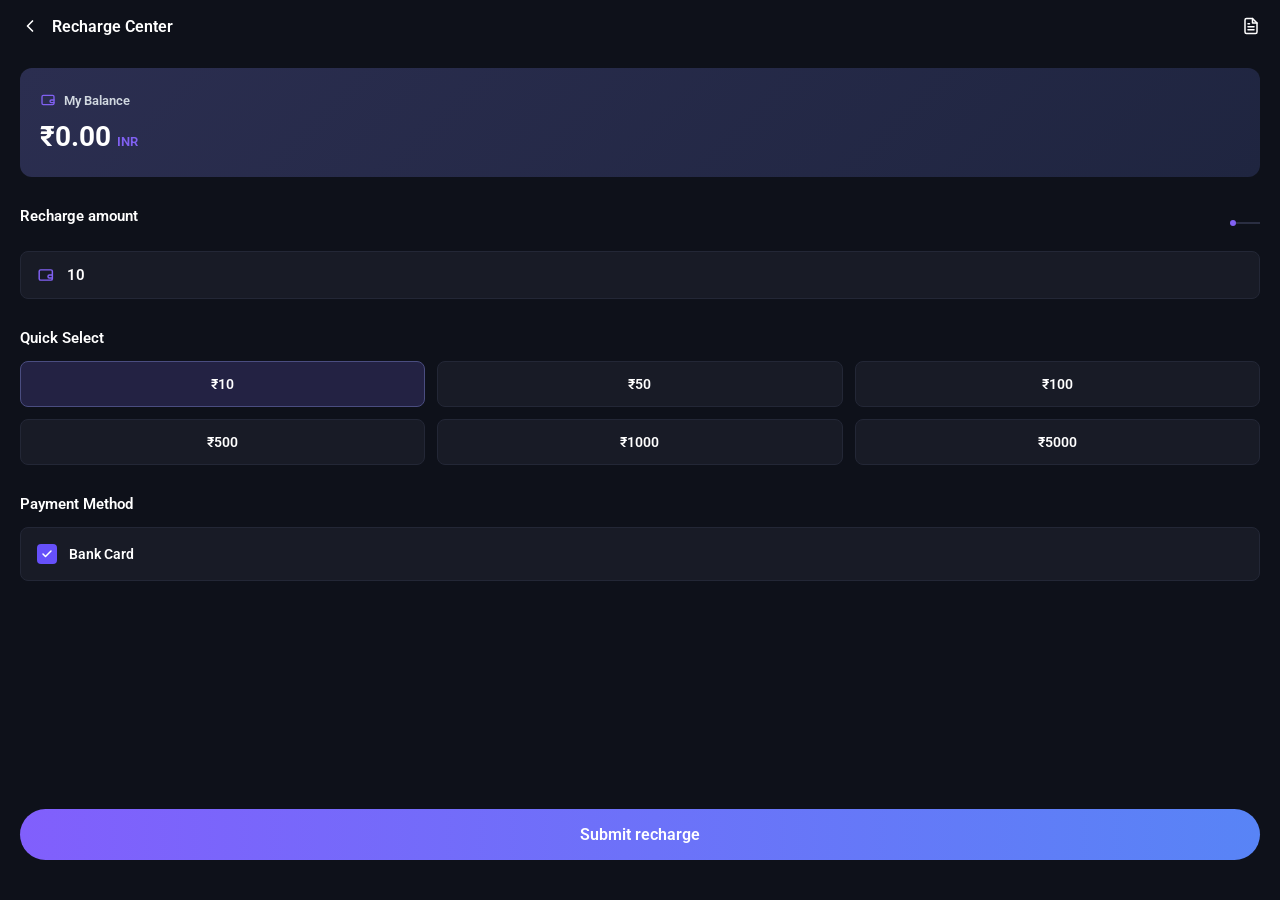
==== recharge.html @ b30b9927 "Add files via upload" ====
<!doctype html>
<html lang="en">
  <head>
    <script src="assets/js/recharge.js" defer></script>
    <meta charset="UTF-8" />
    <meta name="viewport" content="width=device-width, initial-scale=1.0" />
    <title>Recharge Center</title>
    <link rel="preconnect" href="https://fonts.googleapis.com" />
    <link rel="preconnect" href="https://fonts.gstatic.com" crossorigin />
    <link
      href="https://fonts.googleapis.com/css2?family=Roboto:ital,wght@0,100..900;1,100..900&display=swap"
      rel="stylesheet"
    />
    <link rel="stylesheet" href="assets/css/recharge.css" />
  </head>
  <body>
    <!-- HEADER -->
    <header class="top-header">
      <div class="left">
        <a href="home-page.html" class="back-btn">
          <svg
            viewBox="0 0 24 24"
            fill="none"
            stroke="currentColor"
            stroke-width="2"
            stroke-linecap="round"
            stroke-linejoin="round"
          >
            <polyline points="15 18 9 12 15 6"></polyline>
          </svg>
        </a>
        <span class="title">Recharge Center</span>
      </div>
      <div class="right">
        <a href="#" class="log-btn">
          <svg
            viewBox="0 0 24 24"
            fill="none"
            stroke="currentColor"
            stroke-width="2"
            stroke-linecap="round"
            stroke-linejoin="round"
          >
            <path
              d="M14 2H6a2 2 0 0 0-2 2v16a2 2 0 0 0 2 2h12a2 2 0 0 0 2-2V8z"
            ></path>
            <polyline points="14 2 14 8 20 8"></polyline>
            <line x1="16" y1="13" x2="8" y2="13"></line>
            <line x1="16" y1="17" x2="8" y2="17"></line>
            <line x1="10" y1="9" x2="8" y2="9"></line>
          </svg>
        </a>
      </div>
    </header>

    <main>
      <!-- BALANCE CARD -->
      <section class="balance-card">
        <div class="card-title">
          <svg
            viewBox="0 0 24 24"
            fill="none"
            stroke="currentColor"
            stroke-width="2"
            stroke-linecap="round"
            stroke-linejoin="round"
            class="wallet-icon"
          >
            <path
              d="M21 12V7a2 2 0 0 0-2-2H5a2 2 0 0 0-2 2v10a2 2 0 0 0 2 2h14a2 2 0 0 0 2-2v-5"
            ></path>
            <path d="M21 12H17a2 2 0 0 0 0 4h4"></path>
          </svg>
          My Balance
        </div>
        <div class="card-amount">₹0.00 <span class="currency">INR</span></div>
      </section>

      <!-- RECHARGE AMOUNT -->
      <section class="recharge-section">
        <div class="section-header">
          <h2>Recharge amount</h2>
          <div class="line-indicator">
            <span class="dot"></span>
            <span class="line"></span>
          </div>
        </div>
        <div class="input-wrapper">
          <svg
            viewBox="0 0 24 24"
            fill="none"
            stroke="currentColor"
            stroke-width="2"
            stroke-linecap="round"
            stroke-linejoin="round"
            class="input-icon"
          >
            <path
              d="M21 12V7a2 2 0 0 0-2-2H5a2 2 0 0 0-2 2v10a2 2 0 0 0 2 2h14a2 2 0 0 0 2-2v-5"
            ></path>
            <path d="M21 12H17a2 2 0 0 0 0 4h4"></path>
          </svg>
          <input type="text" value="10" />
        </div>
      </section>

      <!-- QUICK SELECT -->
      <section class="quick-select-section">
        <h2>Quick Select</h2>
        <div class="quick-grid">
          <div class="quick-btn active">₹10</div>
          <div class="quick-btn">₹50</div>
          <div class="quick-btn">₹100</div>
          <div class="quick-btn">₹500</div>
          <div class="quick-btn">₹1000</div>
          <div class="quick-btn">₹5000</div>
        </div>
      </section>

      <!-- PAYMENT METHOD -->
      <section class="payment-method-section">
        <h2>Payment Method</h2>
        <div class="payment-option">
          <div class="checkbox active">
            <svg
              viewBox="0 0 24 24"
              fill="none"
              stroke="white"
              stroke-width="3"
              stroke-linecap="round"
              stroke-linejoin="round"
            >
              <polyline points="20 6 9 17 4 12"></polyline>
            </svg>
          </div>
          <span class="method-name">Bank Card</span>
        </div>
      </section>
    </main>

    <!-- BOTTOM BUTTON -->
    <div class="submit-wrapper">
      <button class="submit-btn">Submit recharge</button>
    </div>
  </body>
</html>
---- assets/css/recharge.css ----
* {
  font-family: "Roboto", sans-serif;
  box-sizing: border-box;
  margin: 0;
  padding: 0;
}

:root {
  --bg-darkest: #0e111a;
  --bg-dark: #141722;
  --bg-card: #181b26;
  --border: #232736;
  --text-main: #ffffff;
  --text-sub: #a0a6b5;
  --purple-light: #8161f3;
  --purple-brand: #6650fa;
}

body {
  background: var(--bg-darkest);
  color: var(--text-main);
  min-height: 100vh;
  display: flex;
  flex-direction: column;
}

/* HEADER */
.top-header {
  display: flex;
  justify-content: space-between;
  align-items: center;
  padding: 16px 20px;
  background: var(--bg-darkest);
}

.top-header .left {
  display: flex;
  align-items: center;
  gap: 12px;
}

.back-btn {
  color: var(--text-main);
  display: flex;
  align-items: center;
  justify-content: center;
  text-decoration: none;
}

.back-btn svg {
  width: 20px;
  height: 20px;
}

.top-header .title {
  font-size: 16px;
  font-weight: 600;
}

.log-btn {
  color: var(--text-main);
  display: flex;
  align-items: center;
  justify-content: center;
}

.log-btn svg {
  width: 18px;
  height: 18px;
}

main {
  padding: 16px 20px;
  flex: 1;
}

/* BALANCE CARD */
.balance-card {
  background: linear-gradient(135deg, #2b2e50, #1f2540);
  border-radius: 12px;
  padding: 24px 20px;
  margin-bottom: 30px;
}

.card-title {
  display: flex;
  align-items: center;
  gap: 8px;
  color: #d1d8e0;
  font-size: 13px;
  font-weight: 600;
  margin-bottom: 12px;
}

.card-title .wallet-icon {
  width: 16px;
  height: 16px;
  color: var(--purple-light);
}

.card-amount {
  font-size: 28px;
  font-weight: 700;
  color: #ffffff;
  display: flex;
  align-items: baseline;
  gap: 6px;
}

.card-amount .currency {
  font-size: 13px;
  color: var(--purple-light);
  font-weight: 600;
}

/* SECTION COMMON */
.section-header {
  display: flex;
  justify-content: space-between;
  align-items: center;
  margin-bottom: 12px;
}

.section-header h2,
.quick-select-section h2,
.payment-method-section h2 {
  font-size: 15px;
  font-weight: 600;
  color: #ffffff;
  margin-bottom: 14px;
}

/* LINE INDICATOR */
.line-indicator {
  display: flex;
  align-items: center;
}
.line-indicator .dot {
  width: 6px;
  height: 6px;
  border-radius: 50%;
  background: var(--purple-light);
}
.line-indicator .line {
  width: 24px;
  height: 2px;
  background: #2a2e42;
}

/* INPUT */
.input-wrapper {
  display: flex;
  align-items: center;
  background: var(--bg-card);
  border: 1px solid var(--border);
  border-radius: 8px;
  padding: 14px 16px;
  margin-bottom: 30px;
}

.input-icon {
  width: 18px;
  height: 18px;
  color: var(--purple-light);
  margin-right: 12px;
}

.input-wrapper input {
  background: transparent;
  border: none;
  color: #ffffff;
  font-size: 15px;
  font-weight: 600;
  outline: none;
  width: 100%;
}

/* QUICK SELECT */
.quick-select-section {
  margin-bottom: 30px;
}

.quick-grid {
  display: grid;
  grid-template-columns: repeat(3, 1fr);
  gap: 12px;
}

.quick-btn {
  background: var(--bg-card);
  border: 1px solid var(--border);
  border-radius: 8px;
  padding: 14px 0;
  text-align: center;
  font-size: 14px;
  font-weight: 600;
  color: #ffffff;
  cursor: pointer;
  transition: all 0.2s;
}

.quick-btn.active {
  background: #232243;
  border-color: #4a4d80;
  color: #ffffff;
}

/* PAYMENT METHOD */
.payment-method-section {
  margin-bottom: 30px;
}

.payment-option {
  display: flex;
  align-items: center;
  background: var(--bg-card);
  border: 1px solid var(--border);
  border-radius: 8px;
  padding: 16px;
  gap: 12px;
}

.checkbox {
  width: 20px;
  height: 20px;
  border-radius: 4px;
  background: var(--border);
  display: flex;
  align-items: center;
  justify-content: center;
}

.checkbox.active {
  background: var(--purple-brand);
}

.checkbox svg {
  width: 12px;
  height: 12px;
}

.method-name {
  font-size: 14px;
  font-weight: 600;
}

/* BOTTOM BUTTON */
.submit-wrapper {
  padding: 20px;
  margin-top: auto;
  padding-bottom: 40px;
}

.submit-btn {
  width: 100%;
  background: linear-gradient(90deg, #815ffc, #5884f6);
  color: white;
  border: none;
  border-radius: 30px;
  padding: 16px;
  font-size: 16px;
  font-weight: 600;
  cursor: pointer;
}

/* =========================
   RESPONSIVE FIX - ALL DEVICES
   ========================= */

body {
  overflow-x: hidden;
}

/* Tablets */
@media (max-width: 992px) {
  main {
    padding: 16px;
  }

  .balance-card {
    padding: 20px;
  }

  .card-amount {
    font-size: 24px;
  }
}

/* Large phones */
@media (max-width: 768px) {
  .top-header {
    padding: 14px 16px;
  }

  main {
    padding: 14px;
  }

  .balance-card {
    padding: 18px;
  }

  .card-amount {
    font-size: 22px;
  }

  .quick-grid {
    grid-template-columns: repeat(2, 1fr);
  }

  .input-wrapper {
    padding: 12px 14px;
  }
}

/* Small phones */
@media (max-width: 480px) {
  .top-header {
    padding: 12px;
  }

  .top-header .title {
    font-size: 14px;
  }

  main {
    padding: 12px;
  }

  .balance-card {
    padding: 16px;
  }

  .card-amount {
    font-size: 20px;
  }

  .section-header h2,
  .quick-select-section h2,
  .payment-method-section h2 {
    font-size: 14px;
  }

  .quick-grid {
    grid-template-columns: repeat(2, 1fr);
    gap: 8px;
  }

  .quick-btn {
    padding: 12px 0;
    font-size: 13px;
  }

  .submit-btn {
    font-size: 15px;
    padding: 14px;
  }
}

/* Extra small phones */
@media (max-width: 360px) {
  .card-amount {
    font-size: 18px;
  }

  .quick-grid {
    grid-template-columns: 1fr;
  }
}
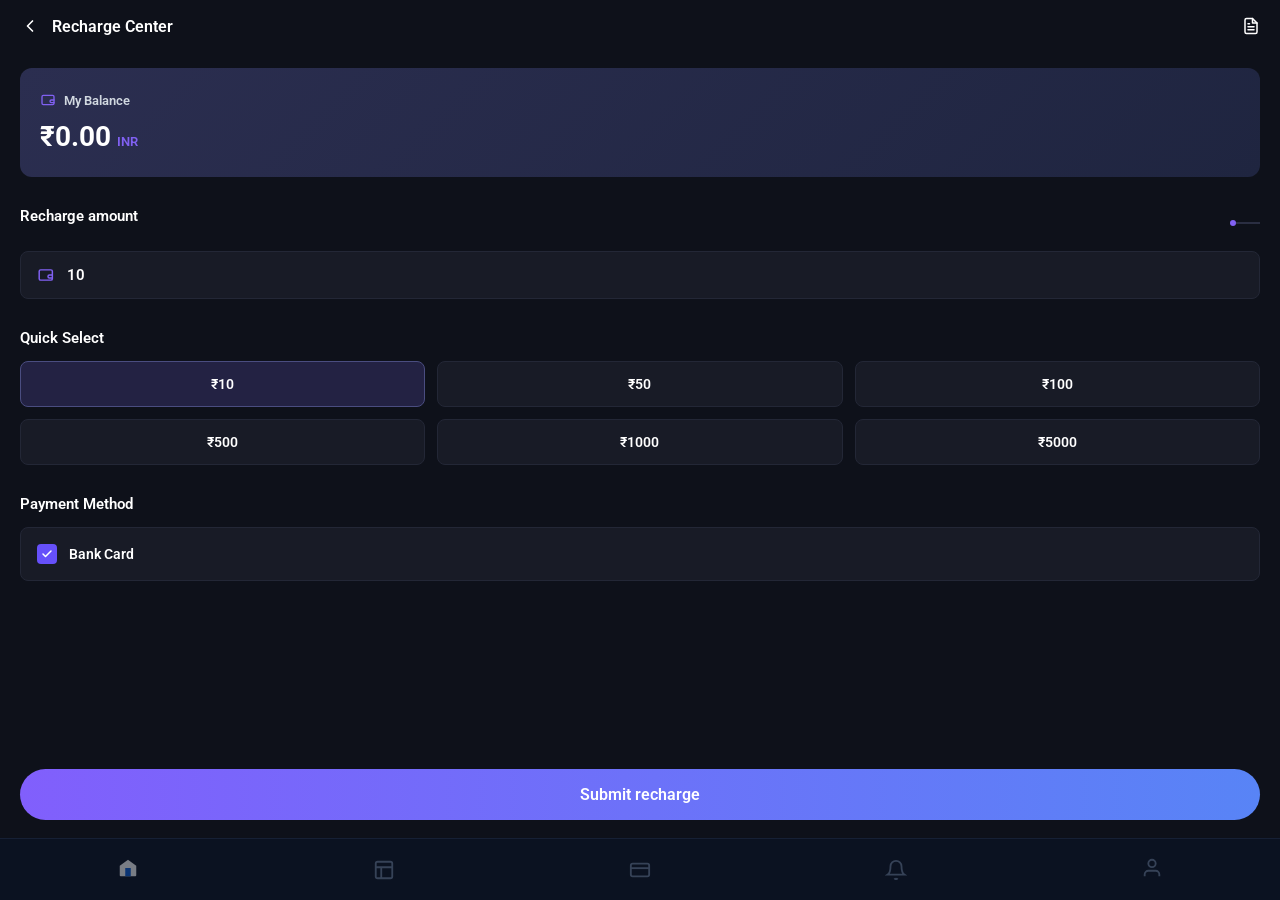
==== commit 08746a4c: "Add files via upload" ====
--- a/recharge.html
+++ b/recharge.html
@@ -17,7 +17,7 @@
     <!-- HEADER -->
     <header class="top-header">
       <div class="left">
-        <a href="home-page.html" class="back-btn">
+        <a href="index.html" class="back-btn">
           <svg
             viewBox="0 0 24 24"
             fill="none"
@@ -142,5 +142,76 @@
     <div class="submit-wrapper">
       <button class="submit-btn">Submit recharge</button>
     </div>
+    <!-- ═══════════════ BOTTOM NAV ═══════════════ -->
+    <nav class="bottom-nav">
+      <!-- Home -->
+      <div class="nav-item" id="nav-home">
+        <div class="nav-icon-wrap">
+          <a href="index.html">
+            <svg
+              viewBox="0 0 24 24"
+              fill="white"
+              xmlns="http://www.w3.org/2000/svg"
+            >
+              <path
+                d="M3 9.5L12 3l9 6.5V20a1 1 0 0 1-1 1H4a1 1 0 0 1-1-1V9.5z"
+              />
+              <path d="M9 21V12h6v9" fill="#0b5ed7" />
+            </svg>
+          </a>
+        </div>
+      </div>
+      <!-- Chart -->
+      <div class="nav-item" id="nav-chart">
+        <div class="nav-icon-wrap">
+          <svg
+            viewBox="0 0 24 24"
+            fill="none"
+            stroke="#6a7d9a"
+            stroke-width="2"
+          >
+            <rect x="3" y="3" width="18" height="18" rx="2" />
+            <path d="M3 9h18M9 21V9" />
+          </svg>
+        </div>
+      </div>
+      <!-- Spot -->
+      <div class="nav-item" id="nav-spot">
+        <div class="nav-icon-wrap">
+          <a href="spot.html" style="color: inherit; display: flex; align-items: center; text-decoration: none;">
+            <svg viewBox="0 0 24 24" fill="none" stroke="#6a7d9a" stroke-width="2">
+              <rect x="2" y="5" width="20" height="14" rx="2" ry="2" />
+              <line x1="2" y1="10" x2="22" y2="10" />
+            </svg>
+          </a>
+        </div>
+      </div>
+      <!-- Notification -->
+      <div class="nav-item" id="nav-notification">
+        <div class="nav-icon-wrap">
+          <a href="notification.html" style="color: inherit; display: flex; align-items: center; text-decoration: none;">
+            <svg viewBox="0 0 24 24" fill="none" stroke="#6a7d9a" stroke-width="2">
+              <path d="M18 8A6 6 0 0 0 6 8c0 7-3 9-3 9h18s-3-2-3-9" />
+              <path d="M13.73 21a2 2 0 0 1-3.46 0" />
+            </svg>
+          </a>
+        </div>
+      </div>
+      <!-- Profile -->
+      <div class="nav-item" id="nav-profile">
+        <div class="nav-icon-wrap">
+          <a href="login.html"
+            ><svg
+              viewBox="0 0 24 24"
+              fill="none"
+              stroke="#6a7d9a"
+              stroke-width="2"
+            >
+              <path d="M20 21v-2a4 4 0 0 0-4-4H8a4 4 0 0 0-4 4v2" />
+              <circle cx="12" cy="7" r="4" /></svg
+          ></a>
+        </div>
+      </div>
+    </nav>
   </body>
 </html>
--- a/assets/css/recharge.css
+++ b/assets/css/recharge.css
@@ -367,3 +367,51 @@
     grid-template-columns: 1fr;
   }
 }
+
+/* ── BOTTOM NAV ── */
+.bottom-nav {
+  position: fixed;
+  bottom: 0;
+  left: 0;
+  right: 0;
+  height: 62px;
+  background: #0b1221;
+  border-top: 1px solid #162035;
+  display: flex;
+  align-items: center;
+  justify-content: space-around;
+  z-index: 100;
+}
+.nav-item {
+  display: flex;
+  flex-direction: column;
+  align-items: center;
+  gap: 3px;
+  cursor: pointer;
+  opacity: 0.45;
+  transition: opacity 0.2s;
+  padding: 4px 16px;
+  text-decoration: none;
+}
+.nav-item.active {
+  opacity: 1;
+}
+.nav-item svg {
+  width: 22px;
+  height: 22px;
+}
+.nav-icon-wrap {
+  width: 44px;
+  height: 44px;
+  border-radius: 12px;
+  display: flex;
+  align-items: center;
+  justify-content: center;
+}
+.nav-item.active .nav-icon-wrap {
+  background: linear-gradient(135deg, #1a4a8a, #0b5ed7);
+  box-shadow: 0 4px 14px #0b5ed740;
+}
+.submit-wrapper {
+  padding-bottom: 80px; /* Make space for nav */
+}
